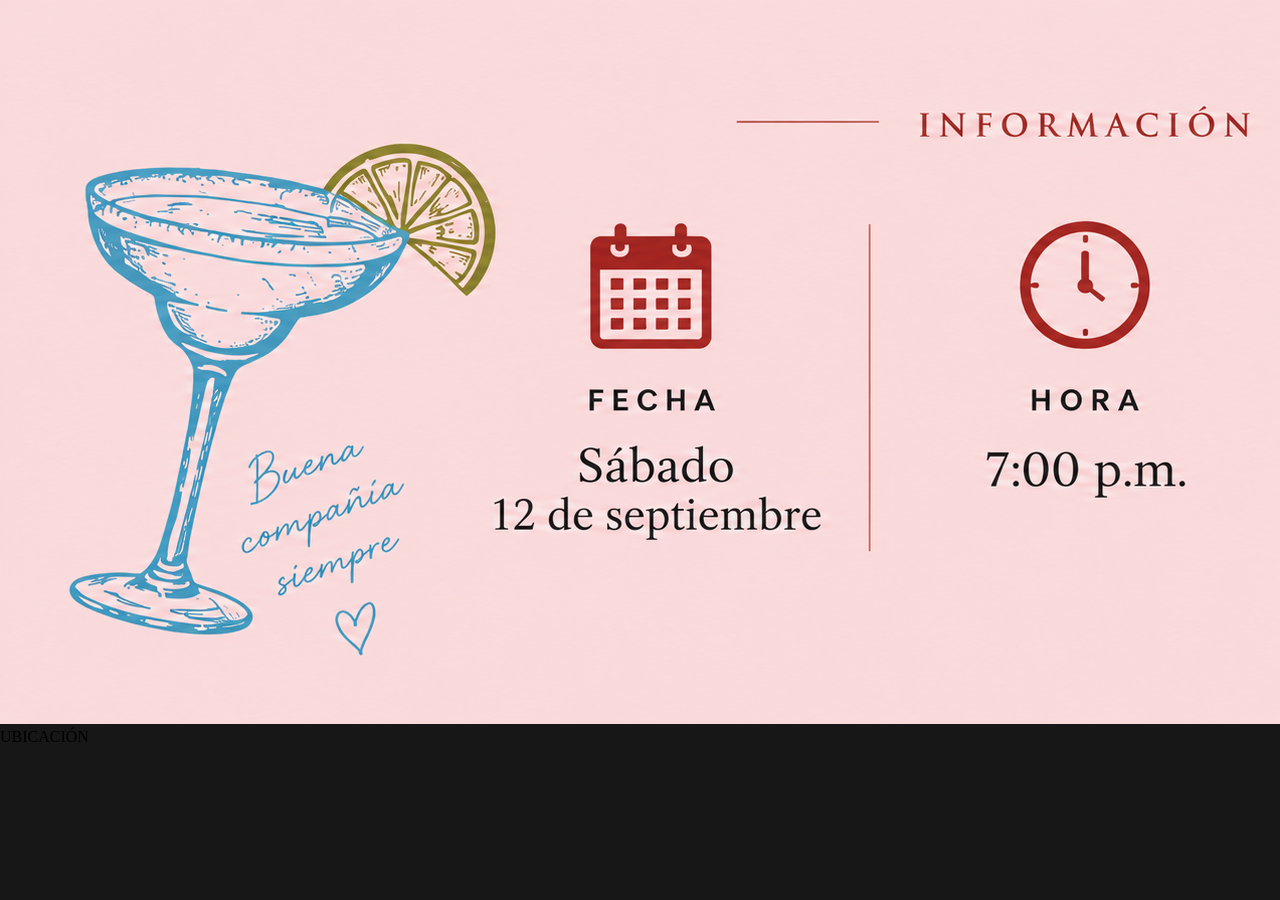
==== information.html @ 6dcedaae "c18" ====
<!DOCTYPE html>
<html lang="es">

<head>
    <meta charset="UTF-8">

    <meta
        name="viewport"
        content="width=device-width, initial-scale=1.0"
    >

    <title>Información | Cumpleaños de Ale</title>

    <link rel="stylesheet" href="style.css">
</head>

<body class="pagina-info">

    <main class="contenido-info">

        <!-- ============================= -->
        <!-- PRIMERA SECCIÓN: INFORMACIÓN -->
        <!-- ============================= -->

        <section class="seccion-info-principal">

            <img
                src="assets/images/info1.png"
                alt="Información del cumpleaños de Ale"
                class="imagen-informacion"
            >

        </section>


        <!-- ============================= -->
        <!-- AQUÍ HAREMOS LA UBICACIÓN -->
        <!-- ============================= -->

        <section class="seccion-ubicacion">

            <p>UBICACIÓN</p>

        </section>

    </main>

</body>

</html>
---- style.css ----
* {
    margin: 0;
    padding: 0;
    box-sizing: border-box;
}

html,
body {
    width: 100%;
    min-height: 100%;
}

body {
    background: #171717;
    overflow-x: hidden;
}


/* =========================================
PORTADA
========================================= */

.pagina-portada {
    min-height: 100svh;

    display: flex;
    justify-content: center;
}


/* =========================================
CONTENEDOR
========================================= */

.portada {
    position: relative;

    width: min(100%, 700px);

    min-height: 100svh;

    display: flex;
    justify-content: center;

    background: black;
}


/* =========================================
IMAGEN
========================================= */

.imagen-portada {
    display: block;

    width: 100%;

    height: auto;

    min-height: 100svh;

    object-fit: cover;

    object-position: center top;
}


/* =========================================
BOTÓN
========================================= */

.boton-info {
    position: absolute;

    left: 50%;
    bottom: 120px;

    transform: translateX(-50%);

    width: calc(100% - 70px);
    max-width: 360px;

    padding: 17px 24px;

    display: flex;
    justify-content: space-between;
    align-items: center;

    background: rgba(255, 188, 210, 0.92);

    border: 2px solid rgba(255, 255, 255, 0.6);

    color: #362624;

    font-family: Arial, sans-serif;
    font-size: 12px;
    font-weight: 600;
    letter-spacing: 3px;

    text-decoration: none;

    border-radius: 100px;

    backdrop-filter: blur(6px);

    box-shadow:
        0 12px 35px rgba(0, 0, 0, 0.25);

    transition: 0.25s ease;
}

/* =========================================
CELULARES
========================================= */

@media (max-width: 480px) {

    .portada {
        width: 100%;
    }


    .imagen-portada {
        width: 100%;

        min-height: 100svh;

        object-fit: cover;

        object-position: center top;
    }


    @media (max-width: 480px) {

    .boton-info {
        bottom: 110px;

        width: calc(100% - 48px);

        padding: 15px 20px;

        font-size: 11px;

        letter-spacing: 2.3px;
    }

}
}
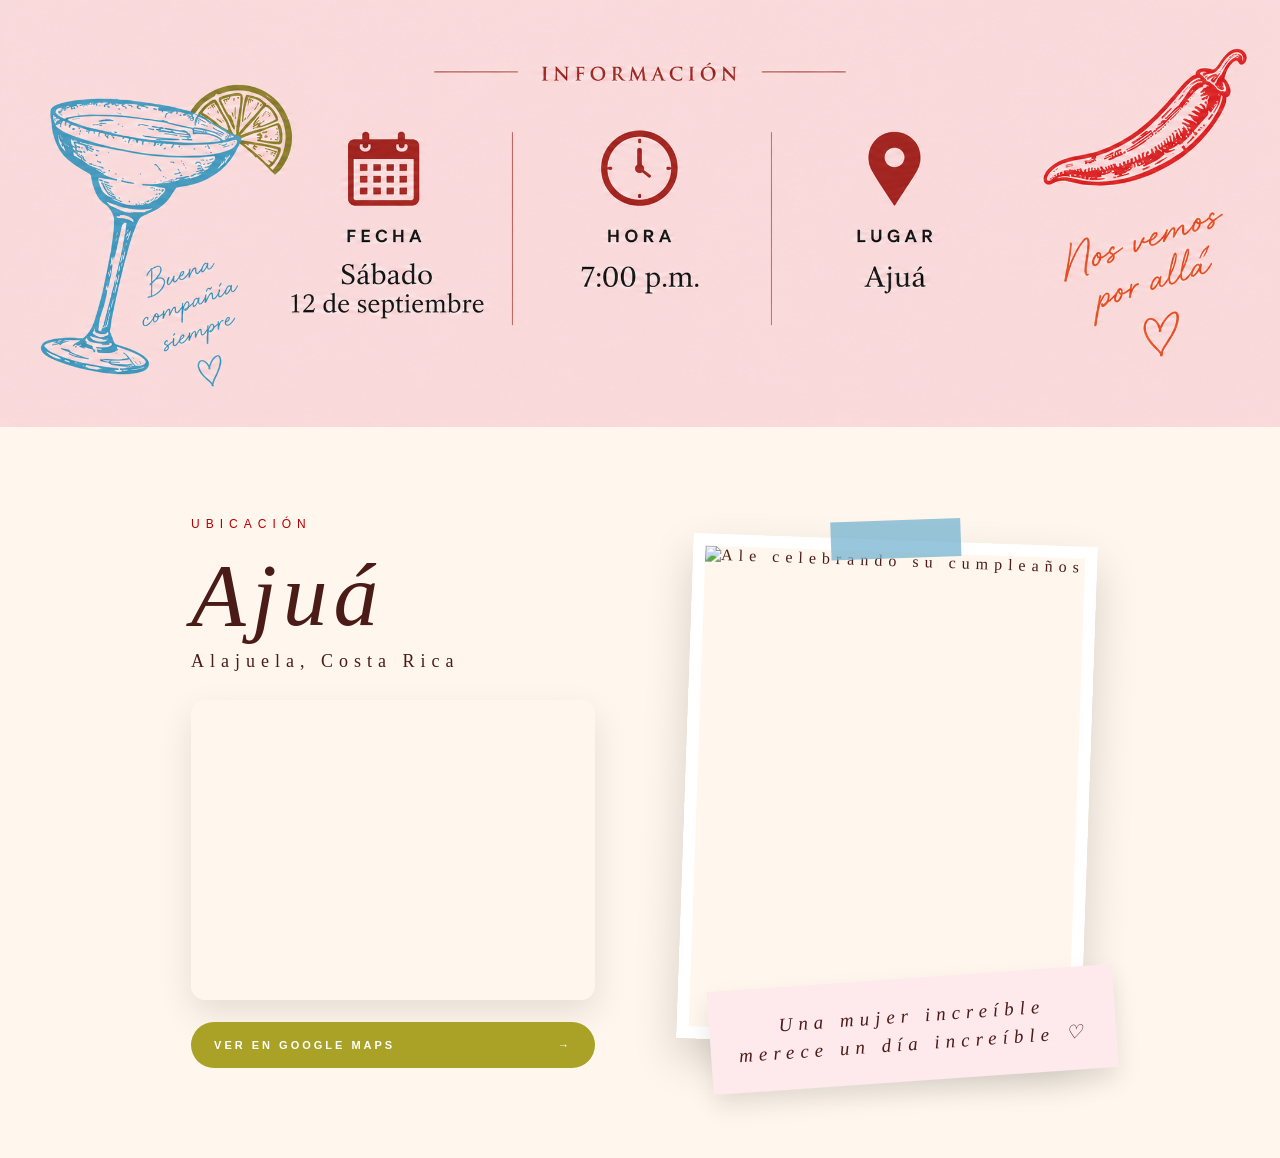
==== commit 28cefb6e: "c20" ====
--- a/information.html
+++ b/information.html
@@ -39,9 +39,65 @@
 
         <section class="seccion-ubicacion">
 
-            <p>UBICACIÓN</p>
+    <div class="ubicacion-contenido">
 
-        </section>
+        <!-- COLUMNA IZQUIERDA -->
+        <div class="ubicacion-mapa">
+
+            <p class="ubicacion-titulo">
+                UBICACIÓN
+            </p>
+
+            <h2>
+                Ajuá
+            </h2>
+
+            <p class="ubicacion-direccion">
+                Alajuela, Costa Rica
+            </p>
+
+            <div class="mapa">
+                <iframe
+                    src="https://www.google.com/maps?q=Ajuá%20Alajuela%20Costa%20Rica&output=embed"
+                    loading="lazy"
+                    title="Ubicación de Ajuá"
+                ></iframe>
+            </div>
+
+            <a
+                href="https://www.google.com/maps/search/Ajuá+Alajuela+Costa+Rica"
+                target="_blank"
+                rel="noreferrer"
+                class="boton-mapa"
+            >
+                <span>VER EN GOOGLE MAPS</span>
+                <span>→</span>
+            </a>
+
+        </div>
+
+
+        <!-- COLUMNA DERECHA -->
+        <div class="foto-ubicacion">
+
+            <div class="cinta-foto"></div>
+
+            <img
+                src="mama.jpg"
+                alt="Ale celebrando su cumpleaños"
+                class="foto-mama"
+            >
+
+            <div class="nota-foto">
+                Una mujer increíble<br>
+                merece un día increíble ♡
+            </div>
+
+        </div>
+
+    </div>
+
+</section>
 
     </main>
 
--- a/style.css
+++ b/style.css
@@ -108,7 +108,472 @@
 
     transition: 0.25s ease;
 }
-
+/* =========================================
+   PÁGINA INFORMACIÓN
+========================================= */
+
+.pagina-info {
+    margin: 0;
+    padding: 0;
+
+    width: 100%;
+
+    background-color: #fff8ef;
+
+    overflow-x: hidden;
+}
+
+
+/* =========================================
+   CONTENIDO
+========================================= */
+
+.contenido-info {
+    width: 100%;
+}
+
+
+/* =========================================
+   PRIMERA SECCIÓN
+========================================= */
+
+.seccion-info-principal {
+    width: 100%;
+
+    display: flex;
+    justify-content: center;
+
+    background-color: #f8dfe1;
+
+    overflow: hidden;
+}
+
+
+/* =========================================
+   IMAGEN INFORMACIÓN
+========================================= */
+
+.imagen-informacion {
+    display: block;
+
+    width: 100%;
+
+    height: auto;
+
+    object-fit: contain;
+}
+
+
+/* =========================================
+   SIGUIENTE SECCIÓN
+========================================= */
+
+.seccion-ubicacion {
+    min-height: 500px;
+
+    display: flex;
+    justify-content: center;
+    align-items: center;
+
+    background-color: #fff8ef;
+
+    color: #4b1b18;
+
+    font-family: Georgia, "Times New Roman", serif;
+
+    letter-spacing: 6px;
+}
+
+/* =========================================
+   SECCIÓN UBICACIÓN
+========================================= */
+
+.seccion-ubicacion {
+    padding: 90px 8%;
+    background-color: #fff7ed;
+}
+
+
+/* =========================================
+   CONTENEDOR
+========================================= */
+
+.ubicacion-contenido {
+    max-width: 1150px;
+
+    margin: 0 auto;
+
+    display: grid;
+
+    grid-template-columns:
+        1fr 1fr;
+
+    gap: 90px;
+
+    align-items: center;
+}
+
+
+/* =========================================
+   TÍTULO
+========================================= */
+
+.ubicacion-titulo {
+    margin-bottom: 12px;
+
+    color: #b50001;
+
+    font-family:
+        Arial,
+        Helvetica,
+        sans-serif;
+
+    font-size: 12px;
+
+    letter-spacing: 6px;
+}
+
+
+/* =========================================
+   AJUÁ
+========================================= */
+
+.ubicacion-mapa h2 {
+    margin-bottom: 5px;
+
+    color: #4b1b18;
+
+    font-family:
+        Georgia,
+        "Times New Roman",
+        serif;
+
+    font-size: clamp(
+        55px,
+        7vw,
+        90px
+    );
+
+    font-weight: normal;
+
+    font-style: italic;
+}
+
+
+/* =========================================
+   DIRECCIÓN
+========================================= */
+
+.ubicacion-direccion {
+    margin-bottom: 28px;
+
+    color: #4b1b18;
+
+    font-size: 18px;
+}
+
+
+/* =========================================
+   MAPA
+========================================= */
+
+.mapa {
+    width: 100%;
+
+    height: 300px;
+
+    overflow: hidden;
+
+    border-radius: 14px;
+
+    box-shadow:
+        0 14px 35px
+        rgba(0, 0, 0, 0.10);
+}
+
+
+.mapa iframe {
+    width: 100%;
+
+    height: 100%;
+
+    border: 0;
+}
+
+
+/* =========================================
+   BOTÓN GOOGLE MAPS
+========================================= */
+
+.boton-mapa {
+    width: 100%;
+
+    margin-top: 22px;
+
+    padding: 17px 23px;
+
+    display: flex;
+
+    justify-content: space-between;
+
+    align-items: center;
+
+    background-color: #a9a227;
+
+    border-radius: 100px;
+
+    color: white;
+
+    text-decoration: none;
+
+    font-family:
+        Arial,
+        Helvetica,
+        sans-serif;
+
+    font-size: 11px;
+
+    font-weight: 600;
+
+    letter-spacing: 3px;
+
+    transition:
+        transform 0.25s ease,
+        box-shadow 0.25s ease;
+}
+
+
+.boton-mapa:hover {
+    transform:
+        translateY(-4px);
+
+    box-shadow:
+        0 12px 25px
+        rgba(0, 0, 0, 0.12);
+}
+
+
+/* =========================================
+   FOTO
+========================================= */
+
+.foto-ubicacion {
+    position: relative;
+
+    width: 100%;
+
+    max-width: 440px;
+
+    margin: 0 auto;
+
+    transform:
+        rotate(2deg);
+}
+
+
+/* =========================================
+   FOTO DE MAMÁ
+========================================= */
+
+.foto-mama {
+    display: block;
+
+    width: 100%;
+
+    aspect-ratio: 4 / 5;
+
+    object-fit: cover;
+
+    border: 12px solid white;
+
+    box-shadow:
+        0 20px 45px
+        rgba(0, 0, 0, 0.16);
+}
+
+
+/* =========================================
+   CINTA
+========================================= */
+
+.cinta-foto {
+    position: absolute;
+
+    top: -20px;
+
+    left: 50%;
+
+    width: 130px;
+
+    height: 38px;
+
+    transform:
+        translateX(-50%)
+        rotate(-4deg);
+
+    background-color:
+        rgba(118, 179, 208, 0.75);
+
+    z-index: 3;
+}
+
+
+/* =========================================
+   NOTA ROSA
+========================================= */
+
+.nota-foto {
+    position: absolute;
+
+    right: -35px;
+
+    bottom: -35px;
+
+    padding: 24px 28px;
+
+    background-color: #fee9ed;
+
+    color: #4b1b18;
+
+    font-family:
+        Georgia,
+        "Times New Roman",
+        serif;
+
+    font-size: 19px;
+
+    font-style: italic;
+
+    line-height: 1.45;
+
+    text-align: center;
+
+    transform:
+        rotate(-6deg);
+
+    box-shadow:
+        0 12px 25px
+        rgba(0, 0, 0, 0.10);
+}
+
+
+/* =========================================
+   RESPONSIVE
+   iPhone + Samsung
+========================================= */
+
+@media (max-width: 700px) {
+
+    .seccion-ubicacion {
+        padding:
+            70px 6%
+            110px;
+    }
+
+
+    .ubicacion-contenido {
+        grid-template-columns:
+            1fr;
+
+        gap: 80px;
+    }
+
+
+    .ubicacion-mapa h2 {
+        font-size: 58px;
+    }
+
+
+    .ubicacion-direccion {
+        font-size: 17px;
+    }
+
+
+    .mapa {
+        height: 250px;
+    }
+
+
+    .boton-mapa {
+        font-size: 10px;
+
+        letter-spacing: 2px;
+
+        padding:
+            16px 20px;
+    }
+
+
+    .foto-ubicacion {
+        width: 90%;
+    }
+
+
+    .nota-foto {
+        right: -10px;
+
+        bottom: -50px;
+
+        padding:
+            20px 22px;
+
+        font-size: 16px;
+    }
+
+}
+
+
+/* =========================================
+   PANTALLAS ANGOSTAS
+========================================= */
+
+@media (max-width: 390px) {
+
+    .seccion-ubicacion {
+        padding-left: 5%;
+        padding-right: 5%;
+    }
+
+
+    .ubicacion-mapa h2 {
+        font-size: 52px;
+    }
+
+
+    .mapa {
+        height: 225px;
+    }
+
+
+    .foto-ubicacion {
+        width: 94%;
+    }
+
+
+    .nota-foto {
+        font-size: 15px;
+    }
+
+}
+/* =========================================
+   CELULAR
+   iPhone + Samsung
+========================================= */
+
+@media (max-width: 600px) {
+
+    .seccion-info-principal {
+        width: 100%;
+    }
+
+    .imagen-informacion {
+        width: 100%;
+        height: auto;
+
+        object-fit: contain;
+    }
+
+}
 /* =========================================
 CELULARES
 ========================================= */
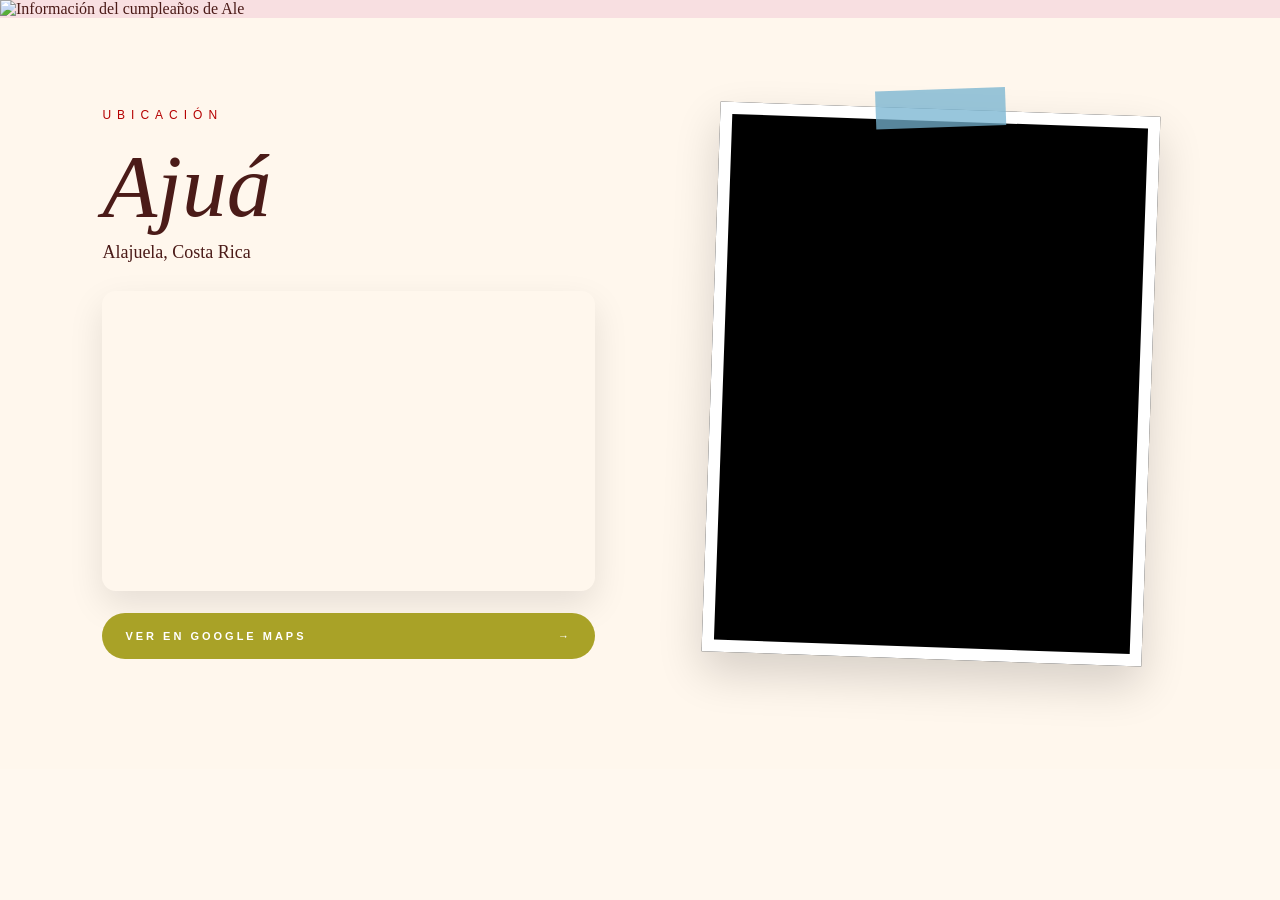
==== commit e3df473a: "c21" ====
--- a/information.html
+++ b/information.html
@@ -18,14 +18,15 @@
 
     <main class="contenido-info">
 
-        <!-- ============================= -->
-        <!-- PRIMERA SECCIÓN: INFORMACIÓN -->
-        <!-- ============================= -->
+
+        <!-- ================================= -->
+        <!-- INFORMACIÓN -->
+        <!-- ================================= -->
 
         <section class="seccion-info-principal">
 
             <img
-                src="assets/images/info1.png"
+                src="informacion.png"
                 alt="Información del cumpleaños de Ale"
                 class="imagen-informacion"
             >
@@ -33,71 +34,87 @@
         </section>
 
 
-        <!-- ============================= -->
-        <!-- AQUÍ HAREMOS LA UBICACIÓN -->
-        <!-- ============================= -->
+        <!-- ================================= -->
+        <!-- UBICACIÓN -->
+        <!-- ================================= -->
 
         <section class="seccion-ubicacion">
 
-    <div class="ubicacion-contenido">
+            <div class="ubicacion-contenido">
 
-        <!-- COLUMNA IZQUIERDA -->
-        <div class="ubicacion-mapa">
 
-            <p class="ubicacion-titulo">
-                UBICACIÓN
-            </p>
+                <!-- MAPA -->
 
-            <h2>
-                Ajuá
-            </h2>
+                <div class="ubicacion-mapa">
 
-            <p class="ubicacion-direccion">
-                Alajuela, Costa Rica
-            </p>
+                    <p class="ubicacion-titulo">
+                        UBICACIÓN
+                    </p>
 
-            <div class="mapa">
-                <iframe
-                    src="https://www.google.com/maps?q=Ajuá%20Alajuela%20Costa%20Rica&output=embed"
-                    loading="lazy"
-                    title="Ubicación de Ajuá"
-                ></iframe>
+                    <h2>
+                        Ajuá
+                    </h2>
+
+                    <p class="ubicacion-direccion">
+                        Alajuela, Costa Rica
+                    </p>
+
+
+                    <div class="mapa">
+
+                        <iframe
+                            src="https://www.google.com/maps?q=Ajuá%20Alajuela%20Costa%20Rica&output=embed"
+                            loading="lazy"
+                            title="Ubicación de Ajuá"
+                        ></iframe>
+
+                    </div>
+
+
+                    <a
+                        href="https://www.google.com/maps/search/Ajuá+Alajuela+Costa+Rica"
+                        target="_blank"
+                        rel="noreferrer"
+                        class="boton-mapa"
+                    >
+                        <span>
+                            VER EN GOOGLE MAPS
+                        </span>
+
+                        <span>
+                            →
+                        </span>
+                    </a>
+
+                </div>
+
+
+                <!-- VIDEO -->
+
+                <div class="video-contenedor">
+
+                    <div class="cinta-video"></div>
+
+                    <video
+                        class="video-mama"
+                        autoplay
+                        muted
+                        loop
+                        playsinline
+                    >
+                        <source
+                            src="mama.mp4"
+                            type="video/mp4"
+                        >
+
+                        Tu navegador no puede reproducir el video.
+                    </video>
+
+                </div>
+
             </div>
 
-            <a
-                href="https://www.google.com/maps/search/Ajuá+Alajuela+Costa+Rica"
-                target="_blank"
-                rel="noreferrer"
-                class="boton-mapa"
-            >
-                <span>VER EN GOOGLE MAPS</span>
-                <span>→</span>
-            </a>
-
-        </div>
-
-
-        <!-- COLUMNA DERECHA -->
-        <div class="foto-ubicacion">
-
-            <div class="cinta-foto"></div>
-
-            <img
-                src="mama.jpg"
-                alt="Ale celebrando su cumpleaños"
-                class="foto-mama"
-            >
-
-            <div class="nota-foto">
-                Una mujer increíble<br>
-                merece un día increíble ♡
-            </div>
-
-        </div>
-
-    </div>
-
-</section>
+        </section>
 
     </main>
 
--- a/style.css
+++ b/style.css
@@ -1,23 +1,33 @@
+/* =========================================
+   CONFIGURACIÓN GENERAL
+========================================= */
+
 * {
     margin: 0;
     padding: 0;
     box-sizing: border-box;
 }
 
+
 html,
 body {
     width: 100%;
     min-height: 100%;
 }
 
+
+html {
+    scroll-behavior: smooth;
+}
+
+
 body {
-    background: #171717;
     overflow-x: hidden;
 }
 
 
 /* =========================================
-PORTADA
+   PORTADA
 ========================================= */
 
 .pagina-portada {
@@ -25,11 +35,13 @@
 
     display: flex;
     justify-content: center;
-}
-
-
-/* =========================================
-CONTENEDOR
+
+    background-color: #171717;
+}
+
+
+/* =========================================
+   CONTENEDOR PORTADA
 ========================================= */
 
 .portada {
@@ -42,12 +54,14 @@
     display: flex;
     justify-content: center;
 
-    background: black;
-}
-
-
-/* =========================================
-IMAGEN
+    background-color: #000;
+
+    overflow: hidden;
+}
+
+
+/* =========================================
+   IMAGEN PORTADA
 ========================================= */
 
 .imagen-portada {
@@ -66,7 +80,7 @@
 
 
 /* =========================================
-BOTÓN
+   BOTÓN VER INFORMACIÓN
 ========================================= */
 
 .boton-info {
@@ -78,150 +92,34 @@
     transform: translateX(-50%);
 
     width: calc(100% - 70px);
+
     max-width: 360px;
 
     padding: 17px 24px;
 
     display: flex;
+
     justify-content: space-between;
     align-items: center;
 
-    background: rgba(255, 188, 210, 0.92);
-
-    border: 2px solid rgba(255, 255, 255, 0.6);
+    background:
+        rgba(
+            255,
+            188,
+            210,
+            0.92
+        );
+
+    border:
+        2px solid
+        rgba(
+            255,
+            255,
+            255,
+            0.6
+        );
 
     color: #362624;
-
-    font-family: Arial, sans-serif;
-    font-size: 12px;
-    font-weight: 600;
-    letter-spacing: 3px;
-
-    text-decoration: none;
-
-    border-radius: 100px;
-
-    backdrop-filter: blur(6px);
-
-    box-shadow:
-        0 12px 35px rgba(0, 0, 0, 0.25);
-
-    transition: 0.25s ease;
-}
-/* =========================================
-   PÁGINA INFORMACIÓN
-========================================= */
-
-.pagina-info {
-    margin: 0;
-    padding: 0;
-
-    width: 100%;
-
-    background-color: #fff8ef;
-
-    overflow-x: hidden;
-}
-
-
-/* =========================================
-   CONTENIDO
-========================================= */
-
-.contenido-info {
-    width: 100%;
-}
-
-
-/* =========================================
-   PRIMERA SECCIÓN
-========================================= */
-
-.seccion-info-principal {
-    width: 100%;
-
-    display: flex;
-    justify-content: center;
-
-    background-color: #f8dfe1;
-
-    overflow: hidden;
-}
-
-
-/* =========================================
-   IMAGEN INFORMACIÓN
-========================================= */
-
-.imagen-informacion {
-    display: block;
-
-    width: 100%;
-
-    height: auto;
-
-    object-fit: contain;
-}
-
-
-/* =========================================
-   SIGUIENTE SECCIÓN
-========================================= */
-
-.seccion-ubicacion {
-    min-height: 500px;
-
-    display: flex;
-    justify-content: center;
-    align-items: center;
-
-    background-color: #fff8ef;
-
-    color: #4b1b18;
-
-    font-family: Georgia, "Times New Roman", serif;
-
-    letter-spacing: 6px;
-}
-
-/* =========================================
-   SECCIÓN UBICACIÓN
-========================================= */
-
-.seccion-ubicacion {
-    padding: 90px 8%;
-    background-color: #fff7ed;
-}
-
-
-/* =========================================
-   CONTENEDOR
-========================================= */
-
-.ubicacion-contenido {
-    max-width: 1150px;
-
-    margin: 0 auto;
-
-    display: grid;
-
-    grid-template-columns:
-        1fr 1fr;
-
-    gap: 90px;
-
-    align-items: center;
-}
-
-
-/* =========================================
-   TÍTULO
-========================================= */
-
-.ubicacion-titulo {
-    margin-bottom: 12px;
-
-    color: #b50001;
 
     font-family:
         Arial,
@@ -230,16 +128,63 @@
 
     font-size: 12px;
 
-    letter-spacing: 6px;
-}
-
-
-/* =========================================
-   AJUÁ
-========================================= */
-
-.ubicacion-mapa h2 {
-    margin-bottom: 5px;
+    font-weight: 600;
+
+    letter-spacing: 3px;
+
+    text-decoration: none;
+
+    border-radius: 100px;
+
+    backdrop-filter: blur(6px);
+
+    box-shadow:
+        0 12px 35px
+        rgba(
+            0,
+            0,
+            0,
+            0.25
+        );
+
+    transition:
+        transform 0.25s ease,
+        background-color 0.25s ease;
+}
+
+
+.boton-info:hover {
+    transform:
+        translateX(-50%)
+        translateY(-4px);
+
+    background:
+        rgba(
+            255,
+            188,
+            210,
+            1
+        );
+}
+
+
+.flecha {
+    font-size: 22px;
+    letter-spacing: 0;
+}
+
+
+/* =========================================
+   PÁGINA INFORMACIÓN
+========================================= */
+
+.pagina-info {
+    margin: 0;
+    padding: 0;
+
+    width: 100%;
+
+    background-color: #fff8ef;
 
     color: #4b1b18;
 
@@ -248,190 +193,112 @@
         "Times New Roman",
         serif;
 
-    font-size: clamp(
-        55px,
-        7vw,
-        90px
-    );
-
-    font-weight: normal;
-
-    font-style: italic;
-}
-
-
-/* =========================================
-   DIRECCIÓN
-========================================= */
-
-.ubicacion-direccion {
-    margin-bottom: 28px;
-
-    color: #4b1b18;
-
-    font-size: 18px;
-}
-
-
-/* =========================================
-   MAPA
-========================================= */
-
-.mapa {
-    width: 100%;
-
-    height: 300px;
+    overflow-x: hidden;
+}
+
+
+/* =========================================
+   CONTENIDO INFO
+========================================= */
+
+.contenido-info {
+    width: 100%;
+}
+
+
+/* =========================================
+   PRIMERA SECCIÓN
+========================================= */
+
+.seccion-info-principal {
+    width: 100%;
+
+    display: flex;
+
+    justify-content: center;
+
+    background-color: #f8dfe1;
 
     overflow: hidden;
-
-    border-radius: 14px;
-
-    box-shadow:
-        0 14px 35px
-        rgba(0, 0, 0, 0.10);
-}
-
-
-.mapa iframe {
-    width: 100%;
-
-    height: 100%;
-
-    border: 0;
-}
-
-
-/* =========================================
-   BOTÓN GOOGLE MAPS
-========================================= */
-
-.boton-mapa {
-    width: 100%;
-
-    margin-top: 22px;
-
-    padding: 17px 23px;
-
-    display: flex;
-
-    justify-content: space-between;
+}
+
+
+/* =========================================
+   IMAGEN INFORMACIÓN
+========================================= */
+
+.imagen-informacion {
+    display: block;
+
+    width: 100%;
+
+    height: auto;
+
+    object-fit: contain;
+}
+
+
+/* =========================================
+   SECCIÓN UBICACIÓN
+========================================= */
+
+.seccion-ubicacion {
+    width: 100%;
+
+    padding: 90px 8% 110px;
+
+    background-color: #fff7ed;
+}
+
+
+/* =========================================
+   CONTENEDOR UBICACIÓN
+========================================= */
+
+.ubicacion-contenido {
+    width: 100%;
+
+    max-width: 1150px;
+
+    margin: 0 auto;
+
+    display: grid;
+
+    grid-template-columns:
+        1fr 1fr;
+
+    gap: 90px;
 
     align-items: center;
-
-    background-color: #a9a227;
-
-    border-radius: 100px;
-
-    color: white;
-
-    text-decoration: none;
+}
+
+
+/* =========================================
+   TÍTULO UBICACIÓN
+========================================= */
+
+.ubicacion-titulo {
+    margin-bottom: 12px;
+
+    color: #b50001;
 
     font-family:
         Arial,
         Helvetica,
         sans-serif;
 
-    font-size: 11px;
-
-    font-weight: 600;
-
-    letter-spacing: 3px;
-
-    transition:
-        transform 0.25s ease,
-        box-shadow 0.25s ease;
-}
-
-
-.boton-mapa:hover {
-    transform:
-        translateY(-4px);
-
-    box-shadow:
-        0 12px 25px
-        rgba(0, 0, 0, 0.12);
-}
-
-
-/* =========================================
-   FOTO
-========================================= */
-
-.foto-ubicacion {
-    position: relative;
-
-    width: 100%;
-
-    max-width: 440px;
-
-    margin: 0 auto;
-
-    transform:
-        rotate(2deg);
-}
-
-
-/* =========================================
-   FOTO DE MAMÁ
-========================================= */
-
-.foto-mama {
-    display: block;
-
-    width: 100%;
-
-    aspect-ratio: 4 / 5;
-
-    object-fit: cover;
-
-    border: 12px solid white;
-
-    box-shadow:
-        0 20px 45px
-        rgba(0, 0, 0, 0.16);
-}
-
-
-/* =========================================
-   CINTA
-========================================= */
-
-.cinta-foto {
-    position: absolute;
-
-    top: -20px;
-
-    left: 50%;
-
-    width: 130px;
-
-    height: 38px;
-
-    transform:
-        translateX(-50%)
-        rotate(-4deg);
-
-    background-color:
-        rgba(118, 179, 208, 0.75);
-
-    z-index: 3;
-}
-
-
-/* =========================================
-   NOTA ROSA
-========================================= */
-
-.nota-foto {
-    position: absolute;
-
-    right: -35px;
-
-    bottom: -35px;
-
-    padding: 24px 28px;
-
-    background-color: #fee9ed;
+    font-size: 12px;
+
+    letter-spacing: 6px;
+}
+
+
+/* =========================================
+   AJUÁ
+========================================= */
+
+.ubicacion-mapa h2 {
+    margin-bottom: 5px;
 
     color: #4b1b18;
 
@@ -440,34 +307,250 @@
         "Times New Roman",
         serif;
 
-    font-size: 19px;
+    font-size:
+        clamp(
+            55px,
+            7vw,
+            90px
+        );
+
+    font-weight: normal;
 
     font-style: italic;
-
-    line-height: 1.45;
-
-    text-align: center;
-
+}
+
+
+/* =========================================
+   DIRECCIÓN
+========================================= */
+
+.ubicacion-direccion {
+    margin-bottom: 28px;
+
+    color: #4b1b18;
+
+    font-size: 18px;
+
+    letter-spacing: 0;
+}
+
+
+/* =========================================
+   MAPA
+========================================= */
+
+.mapa {
+    width: 100%;
+
+    height: 300px;
+
+    overflow: hidden;
+
+    border-radius: 14px;
+
+    box-shadow:
+        0 14px 35px
+        rgba(
+            0,
+            0,
+            0,
+            0.10
+        );
+}
+
+
+.mapa iframe {
+    width: 100%;
+
+    height: 100%;
+
+    border: 0;
+}
+
+
+/* =========================================
+   BOTÓN GOOGLE MAPS
+========================================= */
+
+.boton-mapa {
+    width: 100%;
+
+    margin-top: 22px;
+
+    padding: 17px 23px;
+
+    display: flex;
+
+    justify-content: space-between;
+    align-items: center;
+
+    background-color: #a9a227;
+
+    border-radius: 100px;
+
+    color: white;
+
+    text-decoration: none;
+
+    font-family:
+        Arial,
+        Helvetica,
+        sans-serif;
+
+    font-size: 11px;
+
+    font-weight: 600;
+
+    letter-spacing: 3px;
+
+    transition:
+        transform 0.25s ease,
+        box-shadow 0.25s ease;
+}
+
+
+.boton-mapa:hover {
     transform:
-        rotate(-6deg);
+        translateY(-4px);
 
     box-shadow:
         0 12px 25px
-        rgba(0, 0, 0, 0.10);
-}
-
-
-/* =========================================
-   RESPONSIVE
-   iPhone + Samsung
+        rgba(
+            0,
+            0,
+            0,
+            0.12
+        );
+}
+
+
+/* =========================================
+   CONTENEDOR VIDEO
+========================================= */
+
+.video-contenedor {
+    position: relative;
+
+    width: 100%;
+
+    max-width: 440px;
+
+    margin: 0 auto;
+
+    transform:
+        rotate(2deg);
+}
+
+
+/* =========================================
+   VIDEO
+========================================= */
+
+.video-mama {
+    display: block;
+
+    width: 100%;
+
+    aspect-ratio: 4 / 5;
+
+    object-fit: cover;
+
+    background-color: #000;
+
+    border:
+        12px solid white;
+
+    box-shadow:
+        0 20px 45px
+        rgba(
+            0,
+            0,
+            0,
+            0.16
+        );
+}
+
+
+/* =========================================
+   CINTA DEL VIDEO
+========================================= */
+
+.cinta-video {
+    position: absolute;
+
+    top: -20px;
+
+    left: 50%;
+
+    width: 130px;
+
+    height: 38px;
+
+    transform:
+        translateX(-50%)
+        rotate(-4deg);
+
+    background-color:
+        rgba(
+            118,
+            179,
+            208,
+            0.75
+        );
+
+    z-index: 3;
+}
+
+
+/* =========================================
+   RESPONSIVE TABLET
+========================================= */
+
+@media (max-width: 900px) {
+
+    .ubicacion-contenido {
+        gap: 55px;
+    }
+
+}
+
+
+/* =========================================
+   RESPONSIVE MÓVIL
+   iPhone 11
+   iPhone 13 Pro Max
+   iPhone 16
+   Samsung
 ========================================= */
 
 @media (max-width: 700px) {
+
+    /* ==============================
+       INFORMACIÓN
+    ============================== */
+
+    .seccion-info-principal {
+        width: 100%;
+    }
+
+
+    .imagen-informacion {
+        width: 100%;
+
+        height: auto;
+
+        object-fit: contain;
+    }
+
+
+    /* ==============================
+       UBICACIÓN
+    ============================== */
 
     .seccion-ubicacion {
         padding:
             70px 6%
-            110px;
+            90px;
     }
 
 
@@ -475,7 +558,7 @@
         grid-template-columns:
             1fr;
 
-        gap: 80px;
+        gap: 75px;
     }
 
 
@@ -489,35 +572,108 @@
     }
 
 
+    /* ==============================
+       MAPA
+    ============================== */
+
     .mapa {
         height: 250px;
     }
 
 
+    /* ==============================
+       BOTÓN MAPS
+    ============================== */
+
     .boton-mapa {
-        font-size: 10px;
-
-        letter-spacing: 2px;
-
         padding:
             16px 20px;
-    }
-
-
-    .foto-ubicacion {
+
+        font-size: 10px;
+
+        letter-spacing: 2px;
+    }
+
+
+    /* ==============================
+       VIDEO
+    ============================== */
+
+    .video-contenedor {
         width: 90%;
-    }
-
-
-    .nota-foto {
-        right: -10px;
-
-        bottom: -50px;
+
+        max-width: 420px;
+    }
+
+
+    .video-mama {
+        width: 100%;
+
+        aspect-ratio: 4 / 5;
+
+        object-fit: cover;
+
+        border-width: 10px;
+    }
+
+
+    .cinta-video {
+        width: 115px;
+
+        height: 34px;
+    }
+
+}
+
+
+/* =========================================
+   PORTADA EN CELULAR
+========================================= */
+
+@media (max-width: 480px) {
+
+    .pagina-portada {
+        width: 100%;
+    }
+
+
+    .portada {
+        width: 100%;
+
+        min-height: 100svh;
+    }
+
+
+    .imagen-portada {
+        width: 100%;
+
+        min-height: 100svh;
+
+        object-fit: cover;
+
+        object-position: center top;
+    }
+
+
+    .boton-info {
+        bottom: 110px;
+
+        width:
+            calc(
+                100% - 48px
+            );
 
         padding:
-            20px 22px;
-
-        font-size: 16px;
+            15px 20px;
+
+        font-size: 11px;
+
+        letter-spacing: 2.3px;
+    }
+
+
+    .flecha {
+        font-size: 20px;
     }
 
 }
@@ -525,9 +681,27 @@
 
 /* =========================================
    PANTALLAS ANGOSTAS
+   Samsung pequeños / iPhone angostos
 ========================================= */
 
 @media (max-width: 390px) {
+
+    .boton-info {
+        bottom: 105px;
+
+        width:
+            calc(
+                100% - 38px
+            );
+
+        padding:
+            14px 18px;
+
+        font-size: 10px;
+
+        letter-spacing: 2px;
+    }
+
 
     .seccion-ubicacion {
         padding-left: 5%;
@@ -545,70 +719,8 @@
     }
 
 
-    .foto-ubicacion {
+    .video-contenedor {
         width: 94%;
     }
 
-
-    .nota-foto {
-        font-size: 15px;
-    }
-
-}
-/* =========================================
-   CELULAR
-   iPhone + Samsung
-========================================= */
-
-@media (max-width: 600px) {
-
-    .seccion-info-principal {
-        width: 100%;
-    }
-
-    .imagen-informacion {
-        width: 100%;
-        height: auto;
-
-        object-fit: contain;
-    }
-
-}
-/* =========================================
-CELULARES
-========================================= */
-
-@media (max-width: 480px) {
-
-    .portada {
-        width: 100%;
-    }
-
-
-    .imagen-portada {
-        width: 100%;
-
-        min-height: 100svh;
-
-        object-fit: cover;
-
-        object-position: center top;
-    }
-
-
-    @media (max-width: 480px) {
-
-    .boton-info {
-        bottom: 110px;
-
-        width: calc(100% - 48px);
-
-        padding: 15px 20px;
-
-        font-size: 11px;
-
-        letter-spacing: 2.3px;
-    }
-
-}
 }
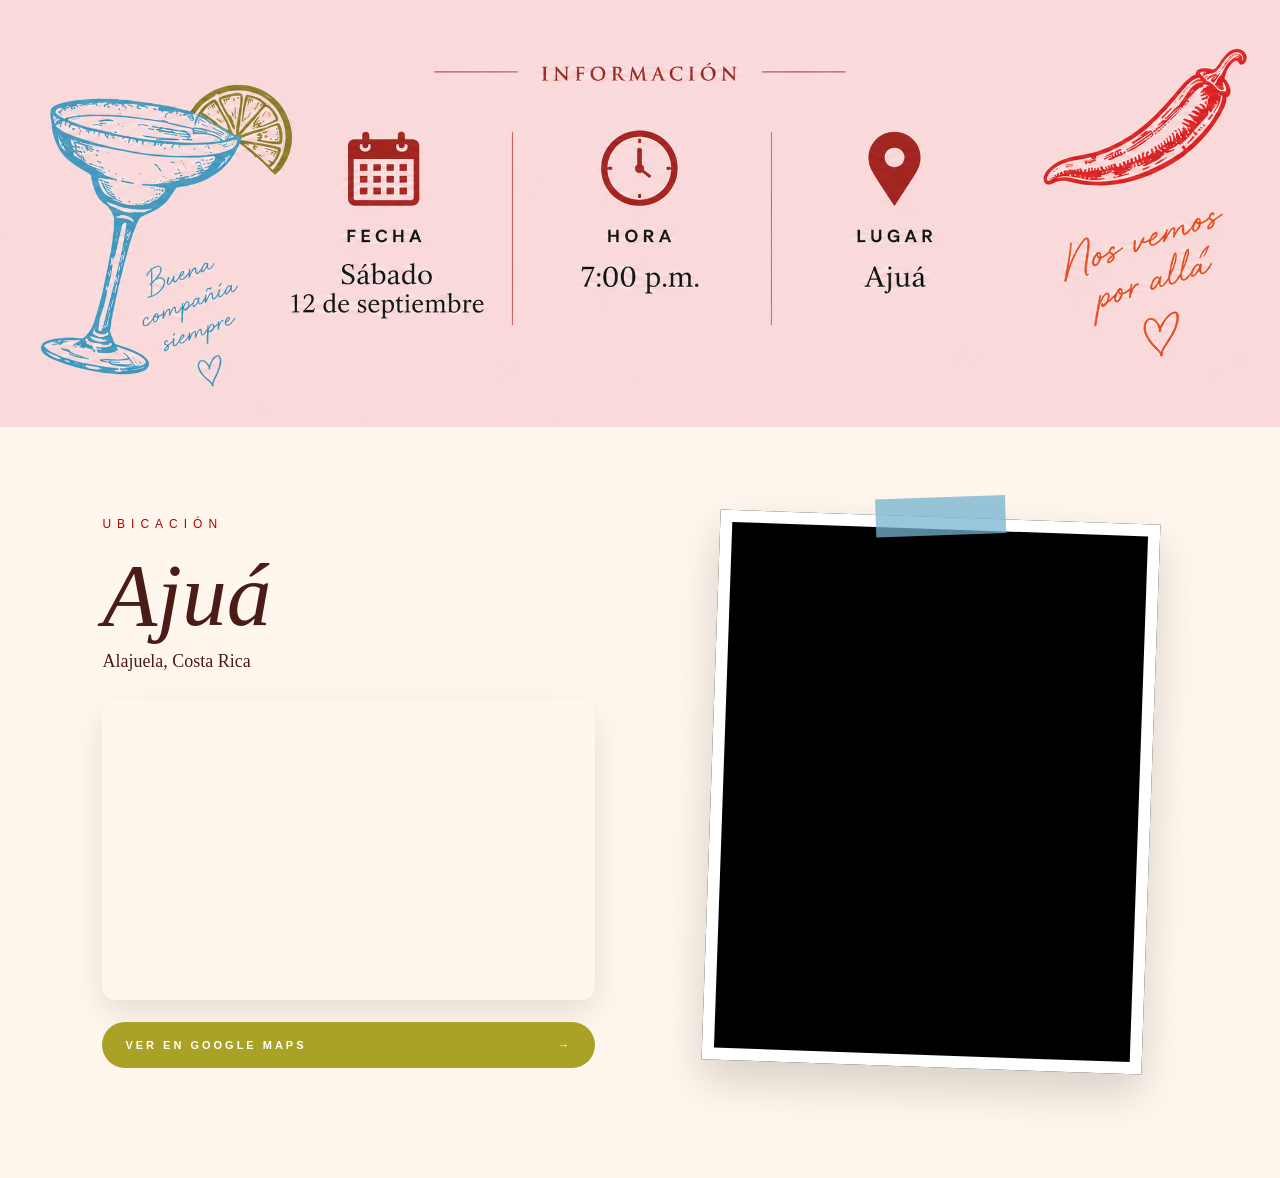
==== commit 9152130c: "c22" ====
--- a/information.html
+++ b/information.html
@@ -26,7 +26,7 @@
         <section class="seccion-info-principal">
 
             <img
-                src="informacion.png"
+                src="assets/images/info1.png"
                 alt="Información del cumpleaños de Ale"
                 class="imagen-informacion"
             >
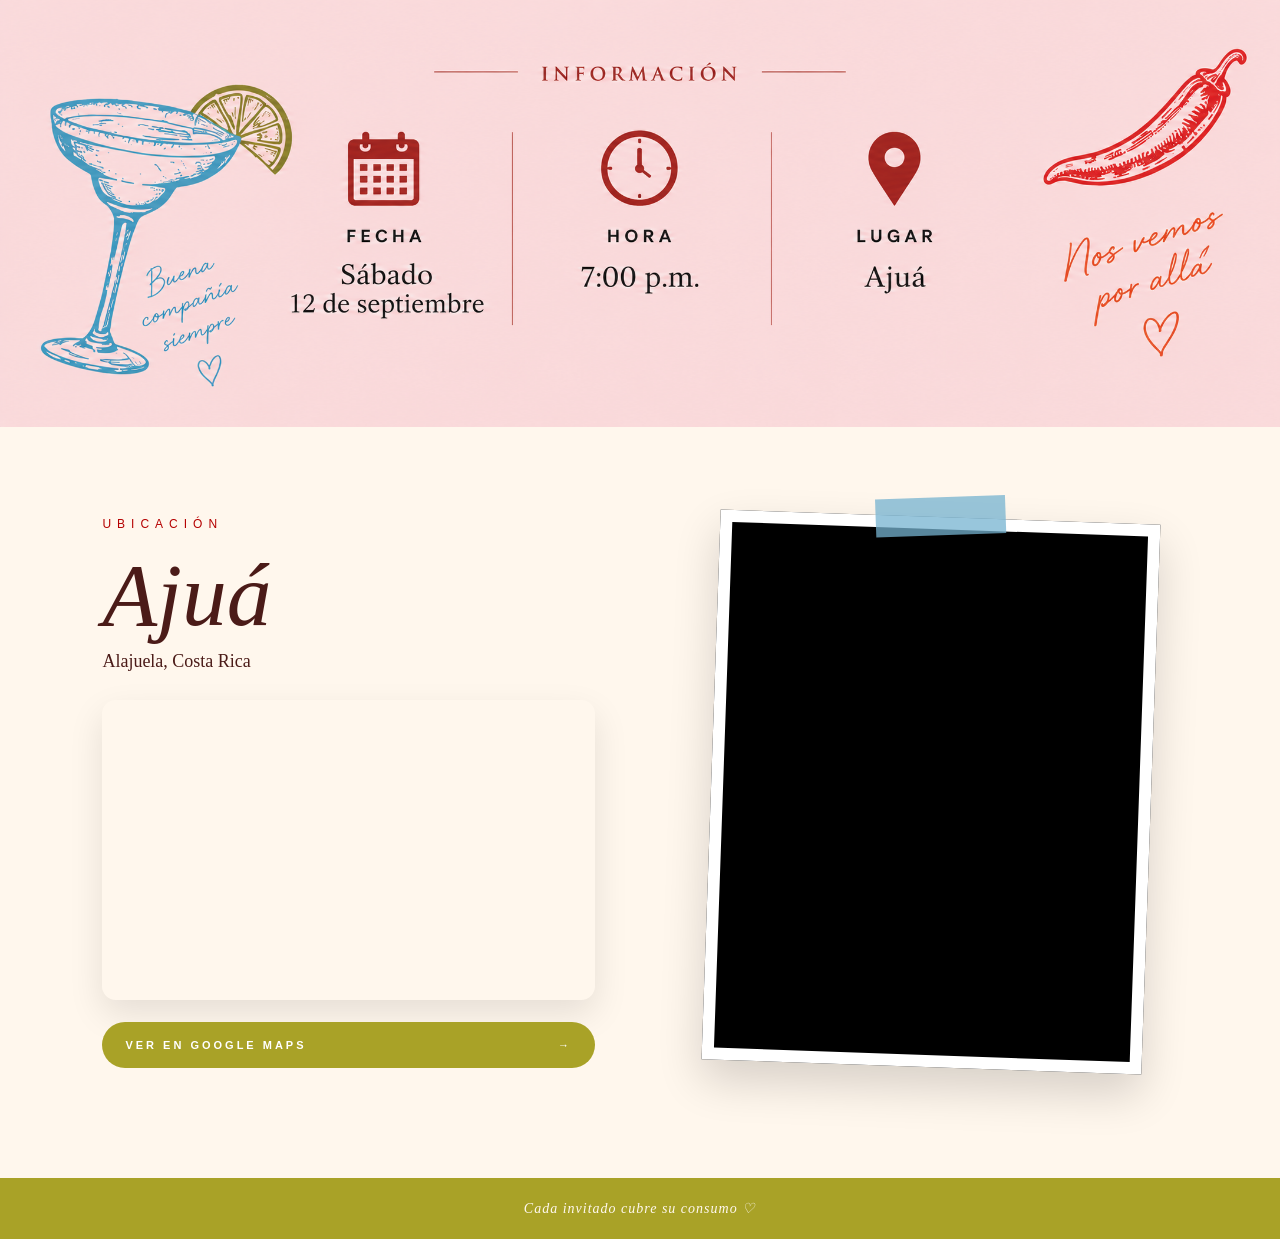
==== commit 39835dcf: "c23" ====
--- a/information.html
+++ b/information.html
@@ -116,6 +116,18 @@
 
         </section>
 
+        <!-- ================================= -->
+<!-- FOOTER -->
+<!-- ================================= -->
+
+<footer class="footer-info">
+
+    <p>
+        Cada invitado cubre su consumo ♡
+    </p>
+
+</footer>
+
     </main>
 
 </body>
--- a/style.css
+++ b/style.css
@@ -624,7 +624,58 @@
     }
 
 }
-
+/* =========================================
+   FOOTER
+========================================= */
+
+.footer-info {
+    width: 100%;
+
+    padding: 22px 20px;
+
+    display: flex;
+    justify-content: center;
+    align-items: center;
+
+    background-color: #a9a227;
+
+    color: #fff8ef;
+
+    text-align: center;
+}
+
+
+.footer-info p {
+    margin: 0;
+
+    font-family:
+        Georgia,
+        "Times New Roman",
+        serif;
+
+    font-size: 14px;
+
+    font-style: italic;
+
+    letter-spacing: 1px;
+}
+
+
+/* =========================================
+   FOOTER EN CELULAR
+========================================= */
+
+@media (max-width: 480px) {
+
+    .footer-info {
+        padding: 18px 15px;
+    }
+
+    .footer-info p {
+        font-size: 12px;
+    }
+
+}
 
 /* =========================================
    PORTADA EN CELULAR
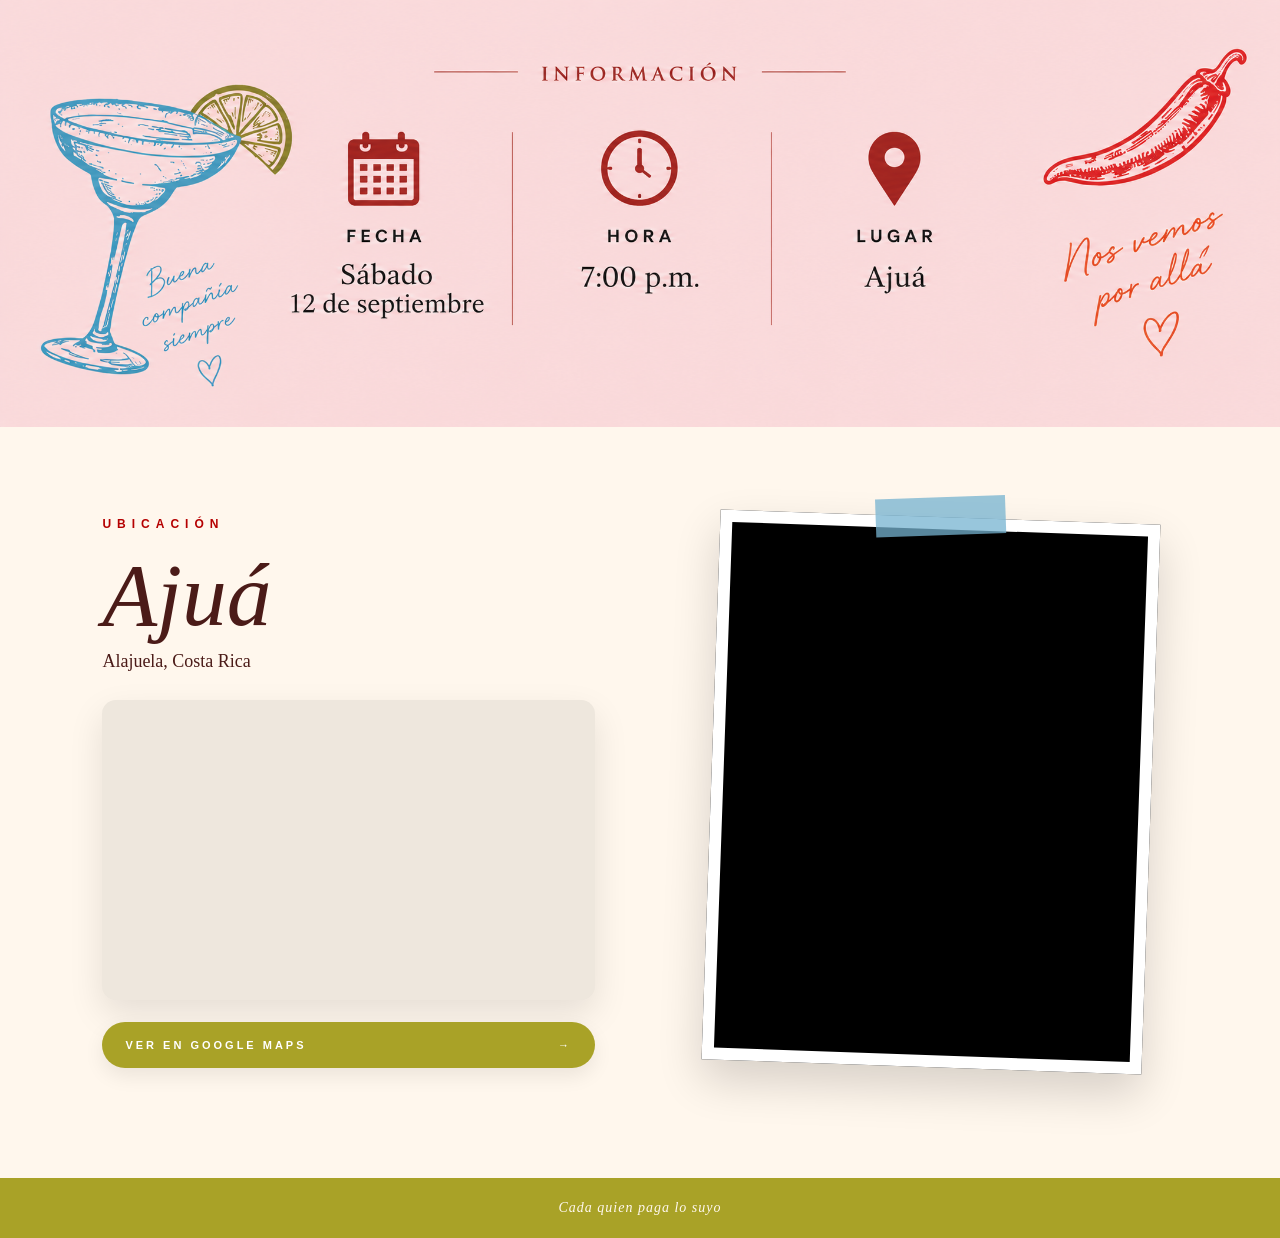
==== commit 77cd2a7a: "c24" ====
--- a/information.html
+++ b/information.html
@@ -123,7 +123,7 @@
 <footer class="footer-info">
 
     <p>
-        Cada invitado cubre su consumo ♡
+        Cada quien paga lo suyo 
     </p>
 
 </footer>
--- a/style.css
+++ b/style.css
@@ -8,19 +8,16 @@
     box-sizing: border-box;
 }
 
-
 html,
 body {
     width: 100%;
     min-height: 100%;
 }
 
-
 html {
     scroll-behavior: smooth;
 }
 
-
 body {
     overflow-x: hidden;
 }
@@ -48,7 +45,6 @@
     position: relative;
 
     width: min(100%, 700px);
-
     min-height: 100svh;
 
     display: flex;
@@ -68,13 +64,11 @@
     display: block;
 
     width: 100%;
-
     height: auto;
 
     min-height: 100svh;
 
     object-fit: cover;
-
     object-position: center top;
 }
 
@@ -92,34 +86,153 @@
     transform: translateX(-50%);
 
     width: calc(100% - 70px);
-
     max-width: 360px;
 
     padding: 17px 24px;
 
     display: flex;
-
     justify-content: space-between;
     align-items: center;
 
-    background:
-        rgba(
-            255,
-            188,
-            210,
-            0.92
-        );
-
-    border:
-        2px solid
-        rgba(
-            255,
-            255,
-            255,
-            0.6
-        );
+    background: rgba(255, 188, 210, 0.92);
+
+    border: 2px solid rgba(255, 255, 255, 0.6);
+
+    border-radius: 100px;
 
     color: #362624;
+
+    font-family: Arial, Helvetica, sans-serif;
+    font-size: 12px;
+    font-weight: 600;
+
+    letter-spacing: 3px;
+
+    text-decoration: none;
+
+    backdrop-filter: blur(6px);
+
+    box-shadow:
+        0 12px 35px rgba(0, 0, 0, 0.25);
+
+    transition:
+        transform 0.25s ease,
+        background-color 0.25s ease;
+}
+
+.boton-info:hover {
+    transform:
+        translateX(-50%)
+        translateY(-4px);
+
+    background: rgba(255, 188, 210, 1);
+}
+
+.flecha {
+    font-size: 22px;
+    letter-spacing: 0;
+}
+
+
+/* =========================================
+   PÁGINA INFORMACIÓN
+========================================= */
+
+.pagina-info {
+    width: 100%;
+
+    margin: 0;
+    padding: 0;
+
+    background-color: #fff8ef;
+
+    color: #4b1b18;
+
+    font-family:
+        Georgia,
+        "Times New Roman",
+        serif;
+
+    overflow-x: hidden;
+}
+
+
+/* =========================================
+   CONTENIDO INFO
+========================================= */
+
+.contenido-info {
+    width: 100%;
+}
+
+
+/* =========================================
+   PRIMERA SECCIÓN
+   IMAGEN DE INFORMACIÓN
+========================================= */
+
+.seccion-info-principal {
+    width: 100%;
+
+    display: flex;
+    justify-content: center;
+
+    background-color: #f8dfe1;
+
+    overflow: hidden;
+}
+
+.imagen-informacion {
+    display: block;
+
+    width: 100%;
+    height: auto;
+
+    object-fit: contain;
+}
+
+
+/* =========================================
+   SECCIÓN UBICACIÓN
+========================================= */
+
+.seccion-ubicacion {
+    width: 100%;
+
+    padding: 90px 8% 110px;
+
+    background-color: #fff7ed;
+}
+
+
+/* =========================================
+   CONTENEDOR UBICACIÓN
+========================================= */
+
+.ubicacion-contenido {
+    width: 100%;
+    max-width: 1150px;
+
+    margin: 0 auto;
+
+    display: grid;
+
+    grid-template-columns: 1fr 1fr;
+
+    gap: 90px;
+
+    align-items: center;
+}
+
+
+/* =========================================
+   TÍTULO UBICACIÓN
+========================================= */
+
+.ubicacion-titulo {
+    margin-bottom: 12px;
+
+    color: #b50001;
 
     font-family:
         Arial,
@@ -130,61 +243,16 @@
 
     font-weight: 600;
 
-    letter-spacing: 3px;
-
-    text-decoration: none;
-
-    border-radius: 100px;
-
-    backdrop-filter: blur(6px);
-
-    box-shadow:
-        0 12px 35px
-        rgba(
-            0,
-            0,
-            0,
-            0.25
-        );
-
-    transition:
-        transform 0.25s ease,
-        background-color 0.25s ease;
-}
-
-
-.boton-info:hover {
-    transform:
-        translateX(-50%)
-        translateY(-4px);
-
-    background:
-        rgba(
-            255,
-            188,
-            210,
-            1
-        );
-}
-
-
-.flecha {
-    font-size: 22px;
-    letter-spacing: 0;
-}
-
-
-/* =========================================
-   PÁGINA INFORMACIÓN
-========================================= */
-
-.pagina-info {
-    margin: 0;
-    padding: 0;
-
-    width: 100%;
-
-    background-color: #fff8ef;
+    letter-spacing: 6px;
+}
+
+
+/* =========================================
+   NOMBRE AJUÁ
+========================================= */
+
+.ubicacion-mapa h2 {
+    margin-bottom: 5px;
 
     color: #4b1b18;
 
@@ -193,317 +261,210 @@
         "Times New Roman",
         serif;
 
-    overflow-x: hidden;
-}
-
-
-/* =========================================
-   CONTENIDO INFO
-========================================= */
-
-.contenido-info {
-    width: 100%;
-}
-
-
-/* =========================================
-   PRIMERA SECCIÓN
-========================================= */
-
-.seccion-info-principal {
-    width: 100%;
+    font-size: clamp(55px, 7vw, 90px);
+
+    font-weight: normal;
+    font-style: italic;
+
+    letter-spacing: 0;
+}
+
+
+/* =========================================
+   DIRECCIÓN
+========================================= */
+
+.ubicacion-direccion {
+    margin-bottom: 28px;
+
+    color: #4b1b18;
+
+    font-size: 18px;
+
+    letter-spacing: 0;
+}
+
+
+/* =========================================
+   MAPA
+========================================= */
+
+.mapa {
+    width: 100%;
+    height: 300px;
+
+    overflow: hidden;
+
+    border-radius: 14px;
+
+    background-color: #eee7dd;
+
+    box-shadow:
+        0 14px 35px rgba(0, 0, 0, 0.10);
+}
+
+.mapa iframe {
+    display: block;
+
+    width: 100%;
+    height: 100%;
+
+    border: 0;
+}
+
+
+/* =========================================
+   BOTÓN GOOGLE MAPS
+========================================= */
+
+.boton-mapa {
+    width: 100%;
+
+    margin-top: 22px;
+
+    padding: 17px 23px;
 
     display: flex;
-
-    justify-content: center;
-
-    background-color: #f8dfe1;
-
-    overflow: hidden;
-}
-
-
-/* =========================================
-   IMAGEN INFORMACIÓN
-========================================= */
-
-.imagen-informacion {
-    display: block;
-
-    width: 100%;
-
-    height: auto;
-
-    object-fit: contain;
-}
-
-
-/* =========================================
-   SECCIÓN UBICACIÓN
-========================================= */
-
-.seccion-ubicacion {
-    width: 100%;
-
-    padding: 90px 8% 110px;
-
-    background-color: #fff7ed;
-}
-
-
-/* =========================================
-   CONTENEDOR UBICACIÓN
-========================================= */
-
-.ubicacion-contenido {
-    width: 100%;
-
-    max-width: 1150px;
-
-    margin: 0 auto;
-
-    display: grid;
-
-    grid-template-columns:
-        1fr 1fr;
-
-    gap: 90px;
-
+    justify-content: space-between;
     align-items: center;
-}
-
-
-/* =========================================
-   TÍTULO UBICACIÓN
-========================================= */
-
-.ubicacion-titulo {
-    margin-bottom: 12px;
-
-    color: #b50001;
+
+    background-color: #a9a227;
+
+    border-radius: 100px;
+
+    color: #ffffff;
+
+    text-decoration: none;
 
     font-family:
         Arial,
         Helvetica,
         sans-serif;
 
-    font-size: 12px;
-
-    letter-spacing: 6px;
-}
-
-
-/* =========================================
-   AJUÁ
-========================================= */
-
-.ubicacion-mapa h2 {
-    margin-bottom: 5px;
-
-    color: #4b1b18;
+    font-size: 11px;
+
+    font-weight: 600;
+
+    letter-spacing: 3px;
+
+    box-shadow:
+        0 8px 20px rgba(0, 0, 0, 0.08);
+
+    transition:
+        transform 0.25s ease,
+        box-shadow 0.25s ease,
+        background-color 0.25s ease;
+}
+
+.boton-mapa:hover {
+    transform: translateY(-4px);
+
+    background-color: #9b9522;
+
+    box-shadow:
+        0 12px 25px rgba(0, 0, 0, 0.12);
+}
+
+
+/* =========================================
+   CONTENEDOR DEL VIDEO
+========================================= */
+
+.video-contenedor {
+    position: relative;
+
+    width: 100%;
+    max-width: 440px;
+
+    margin: 0 auto;
+
+    transform: rotate(2deg);
+}
+
+
+/* =========================================
+   VIDEO
+========================================= */
+
+.video-mama {
+    display: block;
+
+    width: 100%;
+
+    aspect-ratio: 4 / 5;
+
+    object-fit: cover;
+
+    background-color: #000;
+
+    border: 12px solid #ffffff;
+
+    box-shadow:
+        0 20px 45px rgba(0, 0, 0, 0.16);
+}
+
+
+/* =========================================
+   CINTA DEL VIDEO
+========================================= */
+
+.cinta-video {
+    position: absolute;
+
+    top: -20px;
+    left: 50%;
+
+    width: 130px;
+    height: 38px;
+
+    transform:
+        translateX(-50%)
+        rotate(-4deg);
+
+    background-color: rgba(118, 179, 208, 0.75);
+
+    z-index: 3;
+}
+
+
+/* =========================================
+   FOOTER
+========================================= */
+
+.footer-info {
+    width: 100%;
+
+    padding: 22px 20px;
+
+    display: flex;
+    justify-content: center;
+    align-items: center;
+
+    background-color: #a9a227;
+
+    color: #fff8ef;
+
+    text-align: center;
+}
+
+.footer-info p {
+    margin: 0;
 
     font-family:
         Georgia,
         "Times New Roman",
         serif;
 
-    font-size:
-        clamp(
-            55px,
-            7vw,
-            90px
-        );
-
-    font-weight: normal;
+    font-size: 14px;
 
     font-style: italic;
-}
-
-
-/* =========================================
-   DIRECCIÓN
-========================================= */
-
-.ubicacion-direccion {
-    margin-bottom: 28px;
-
-    color: #4b1b18;
-
-    font-size: 18px;
-
-    letter-spacing: 0;
-}
-
-
-/* =========================================
-   MAPA
-========================================= */
-
-.mapa {
-    width: 100%;
-
-    height: 300px;
-
-    overflow: hidden;
-
-    border-radius: 14px;
-
-    box-shadow:
-        0 14px 35px
-        rgba(
-            0,
-            0,
-            0,
-            0.10
-        );
-}
-
-
-.mapa iframe {
-    width: 100%;
-
-    height: 100%;
-
-    border: 0;
-}
-
-
-/* =========================================
-   BOTÓN GOOGLE MAPS
-========================================= */
-
-.boton-mapa {
-    width: 100%;
-
-    margin-top: 22px;
-
-    padding: 17px 23px;
-
-    display: flex;
-
-    justify-content: space-between;
-    align-items: center;
-
-    background-color: #a9a227;
-
-    border-radius: 100px;
-
-    color: white;
-
-    text-decoration: none;
-
-    font-family:
-        Arial,
-        Helvetica,
-        sans-serif;
-
-    font-size: 11px;
-
-    font-weight: 600;
-
-    letter-spacing: 3px;
-
-    transition:
-        transform 0.25s ease,
-        box-shadow 0.25s ease;
-}
-
-
-.boton-mapa:hover {
-    transform:
-        translateY(-4px);
-
-    box-shadow:
-        0 12px 25px
-        rgba(
-            0,
-            0,
-            0,
-            0.12
-        );
-}
-
-
-/* =========================================
-   CONTENEDOR VIDEO
-========================================= */
-
-.video-contenedor {
-    position: relative;
-
-    width: 100%;
-
-    max-width: 440px;
-
-    margin: 0 auto;
-
-    transform:
-        rotate(2deg);
-}
-
-
-/* =========================================
-   VIDEO
-========================================= */
-
-.video-mama {
-    display: block;
-
-    width: 100%;
-
-    aspect-ratio: 4 / 5;
-
-    object-fit: cover;
-
-    background-color: #000;
-
-    border:
-        12px solid white;
-
-    box-shadow:
-        0 20px 45px
-        rgba(
-            0,
-            0,
-            0,
-            0.16
-        );
-}
-
-
-/* =========================================
-   CINTA DEL VIDEO
-========================================= */
-
-.cinta-video {
-    position: absolute;
-
-    top: -20px;
-
-    left: 50%;
-
-    width: 130px;
-
-    height: 38px;
-
-    transform:
-        translateX(-50%)
-        rotate(-4deg);
-
-    background-color:
-        rgba(
-            118,
-            179,
-            208,
-            0.75
-        );
-
-    z-index: 3;
-}
-
-
-/* =========================================
-   RESPONSIVE TABLET
+
+    letter-spacing: 1px;
+}
+
+
+/* =========================================
+   TABLET
 ========================================= */
 
 @media (max-width: 900px) {
@@ -516,36 +477,31 @@
 
 
 /* =========================================
-   RESPONSIVE MÓVIL
-   iPhone 11
-   iPhone 13 Pro Max
-   iPhone 16
-   Samsung
+   CELULARES
+   iPHONE + SAMSUNG
 ========================================= */
 
 @media (max-width: 700px) {
 
-    /* ==============================
-       INFORMACIÓN
-    ============================== */
+    /* -------------------------
+       IMAGEN INFORMACIÓN
+    ------------------------- */
 
     .seccion-info-principal {
         width: 100%;
     }
 
-
     .imagen-informacion {
         width: 100%;
-
         height: auto;
 
         object-fit: contain;
     }
 
 
-    /* ==============================
+    /* -------------------------
        UBICACIÓN
-    ============================== */
+    ------------------------- */
 
     .seccion-ubicacion {
         padding:
@@ -553,41 +509,47 @@
             90px;
     }
 
-
     .ubicacion-contenido {
-        grid-template-columns:
-            1fr;
+        grid-template-columns: 1fr;
 
         gap: 75px;
     }
 
+
+    /* -------------------------
+       TÍTULOS
+    ------------------------- */
+
+    .ubicacion-titulo {
+        font-size: 11px;
+
+        letter-spacing: 5px;
+    }
 
     .ubicacion-mapa h2 {
         font-size: 58px;
     }
 
-
     .ubicacion-direccion {
         font-size: 17px;
     }
 
 
-    /* ==============================
+    /* -------------------------
        MAPA
-    ============================== */
+    ------------------------- */
 
     .mapa {
         height: 250px;
     }
 
 
-    /* ==============================
+    /* -------------------------
        BOTÓN MAPS
-    ============================== */
+    ------------------------- */
 
     .boton-mapa {
-        padding:
-            16px 20px;
+        padding: 16px 20px;
 
         font-size: 10px;
 
@@ -595,16 +557,14 @@
     }
 
 
-    /* ==============================
+    /* -------------------------
        VIDEO
-    ============================== */
+    ------------------------- */
 
     .video-contenedor {
         width: 90%;
-
         max-width: 420px;
     }
-
 
     .video-mama {
         width: 100%;
@@ -616,56 +576,75 @@
         border-width: 10px;
     }
 
-
     .cinta-video {
         width: 115px;
-
         height: 34px;
     }
 
-}
-/* =========================================
-   FOOTER
-========================================= */
-
-.footer-info {
-    width: 100%;
-
-    padding: 22px 20px;
-
-    display: flex;
-    justify-content: center;
-    align-items: center;
-
-    background-color: #a9a227;
-
-    color: #fff8ef;
-
-    text-align: center;
-}
-
-
-.footer-info p {
-    margin: 0;
-
-    font-family:
-        Georgia,
-        "Times New Roman",
-        serif;
-
-    font-size: 14px;
-
-    font-style: italic;
-
-    letter-spacing: 1px;
-}
-
-
-/* =========================================
-   FOOTER EN CELULAR
+
+    /* -------------------------
+       FOOTER
+    ------------------------- */
+
+    .footer-info {
+        padding: 20px 15px;
+    }
+
+    .footer-info p {
+        font-size: 13px;
+
+        letter-spacing: 0.8px;
+    }
+
+}
+
+
+/* =========================================
+   PORTADA EN CELULAR
 ========================================= */
 
 @media (max-width: 480px) {
+
+    .pagina-portada {
+        width: 100%;
+    }
+
+    .portada {
+        width: 100%;
+
+        min-height: 100svh;
+    }
+
+    .imagen-portada {
+        width: 100%;
+
+        min-height: 100svh;
+
+        object-fit: cover;
+
+        object-position: center top;
+    }
+
+    .boton-info {
+        bottom: 110px;
+
+        width: calc(100% - 48px);
+
+        padding: 15px 20px;
+
+        font-size: 11px;
+
+        letter-spacing: 2.3px;
+    }
+
+    .flecha {
+        font-size: 20px;
+    }
+
+
+    /* -------------------------
+       FOOTER MÓVIL
+    ------------------------- */
 
     .footer-info {
         padding: 18px 15px;
@@ -673,58 +652,8 @@
 
     .footer-info p {
         font-size: 12px;
-    }
-
-}
-
-/* =========================================
-   PORTADA EN CELULAR
-========================================= */
-
-@media (max-width: 480px) {
-
-    .pagina-portada {
-        width: 100%;
-    }
-
-
-    .portada {
-        width: 100%;
-
-        min-height: 100svh;
-    }
-
-
-    .imagen-portada {
-        width: 100%;
-
-        min-height: 100svh;
-
-        object-fit: cover;
-
-        object-position: center top;
-    }
-
-
-    .boton-info {
-        bottom: 110px;
-
-        width:
-            calc(
-                100% - 48px
-            );
-
-        padding:
-            15px 20px;
-
-        font-size: 11px;
-
-        letter-spacing: 2.3px;
-    }
-
-
-    .flecha {
-        font-size: 20px;
+
+        line-height: 1.4;
     }
 
 }
@@ -732,46 +661,76 @@
 
 /* =========================================
    PANTALLAS ANGOSTAS
-   Samsung pequeños / iPhone angostos
+   SAMSUNG PEQUEÑOS / IPHONE ANGOSTOS
 ========================================= */
 
 @media (max-width: 390px) {
+
+    /* -------------------------
+       PORTADA
+    ------------------------- */
 
     .boton-info {
         bottom: 105px;
 
-        width:
-            calc(
-                100% - 38px
-            );
-
-        padding:
-            14px 18px;
+        width: calc(100% - 38px);
+
+        padding: 14px 18px;
 
         font-size: 10px;
 
         letter-spacing: 2px;
     }
 
+
+    /* -------------------------
+       UBICACIÓN
+    ------------------------- */
 
     .seccion-ubicacion {
         padding-left: 5%;
         padding-right: 5%;
     }
 
+    .ubicacion-titulo {
+        font-size: 10px;
+
+        letter-spacing: 4px;
+    }
 
     .ubicacion-mapa h2 {
         font-size: 52px;
     }
 
+    .ubicacion-direccion {
+        font-size: 16px;
+    }
+
+
+    /* -------------------------
+       MAPA
+    ------------------------- */
 
     .mapa {
         height: 225px;
     }
 
 
+    /* -------------------------
+       VIDEO
+    ------------------------- */
+
     .video-contenedor {
         width: 94%;
     }
 
+
+    /* -------------------------
+       FOOTER
+    ------------------------- */
+
+    .footer-info p {
+        font-size: 11px;
+    }
+
 }
